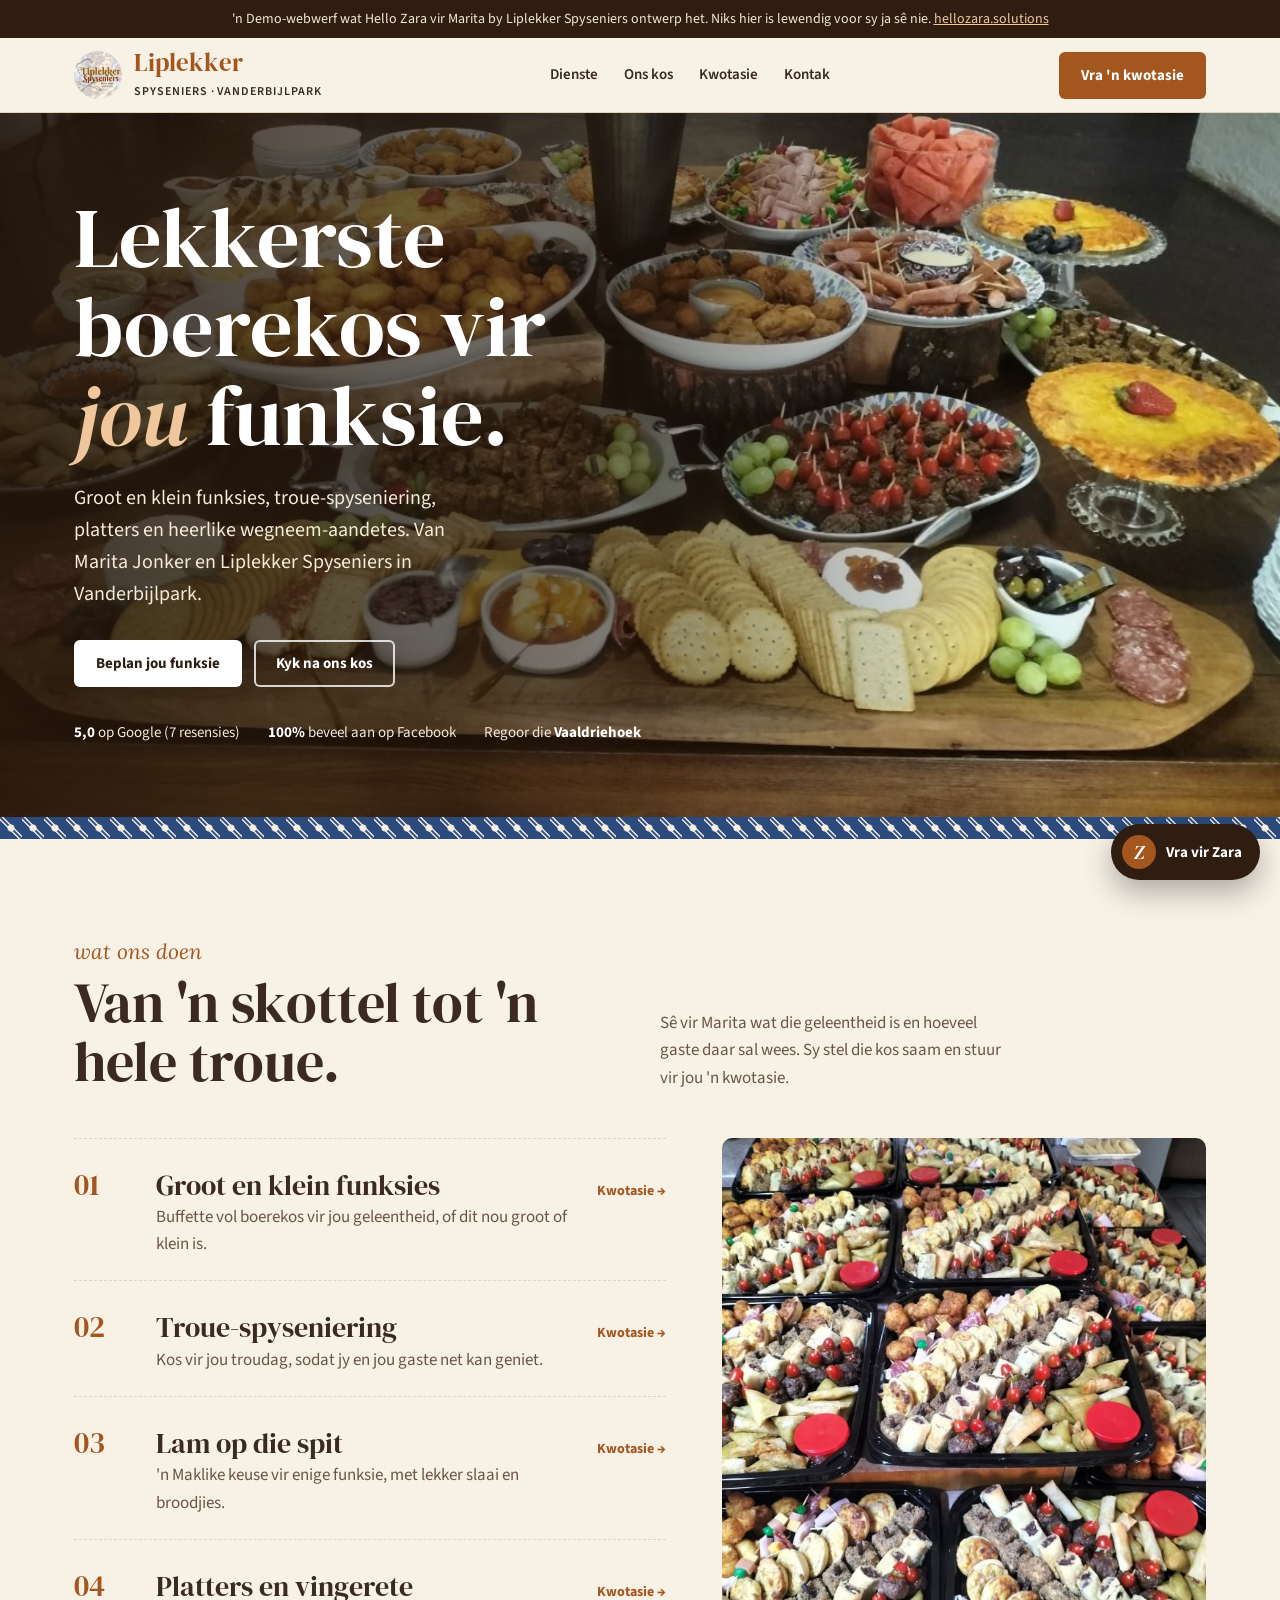
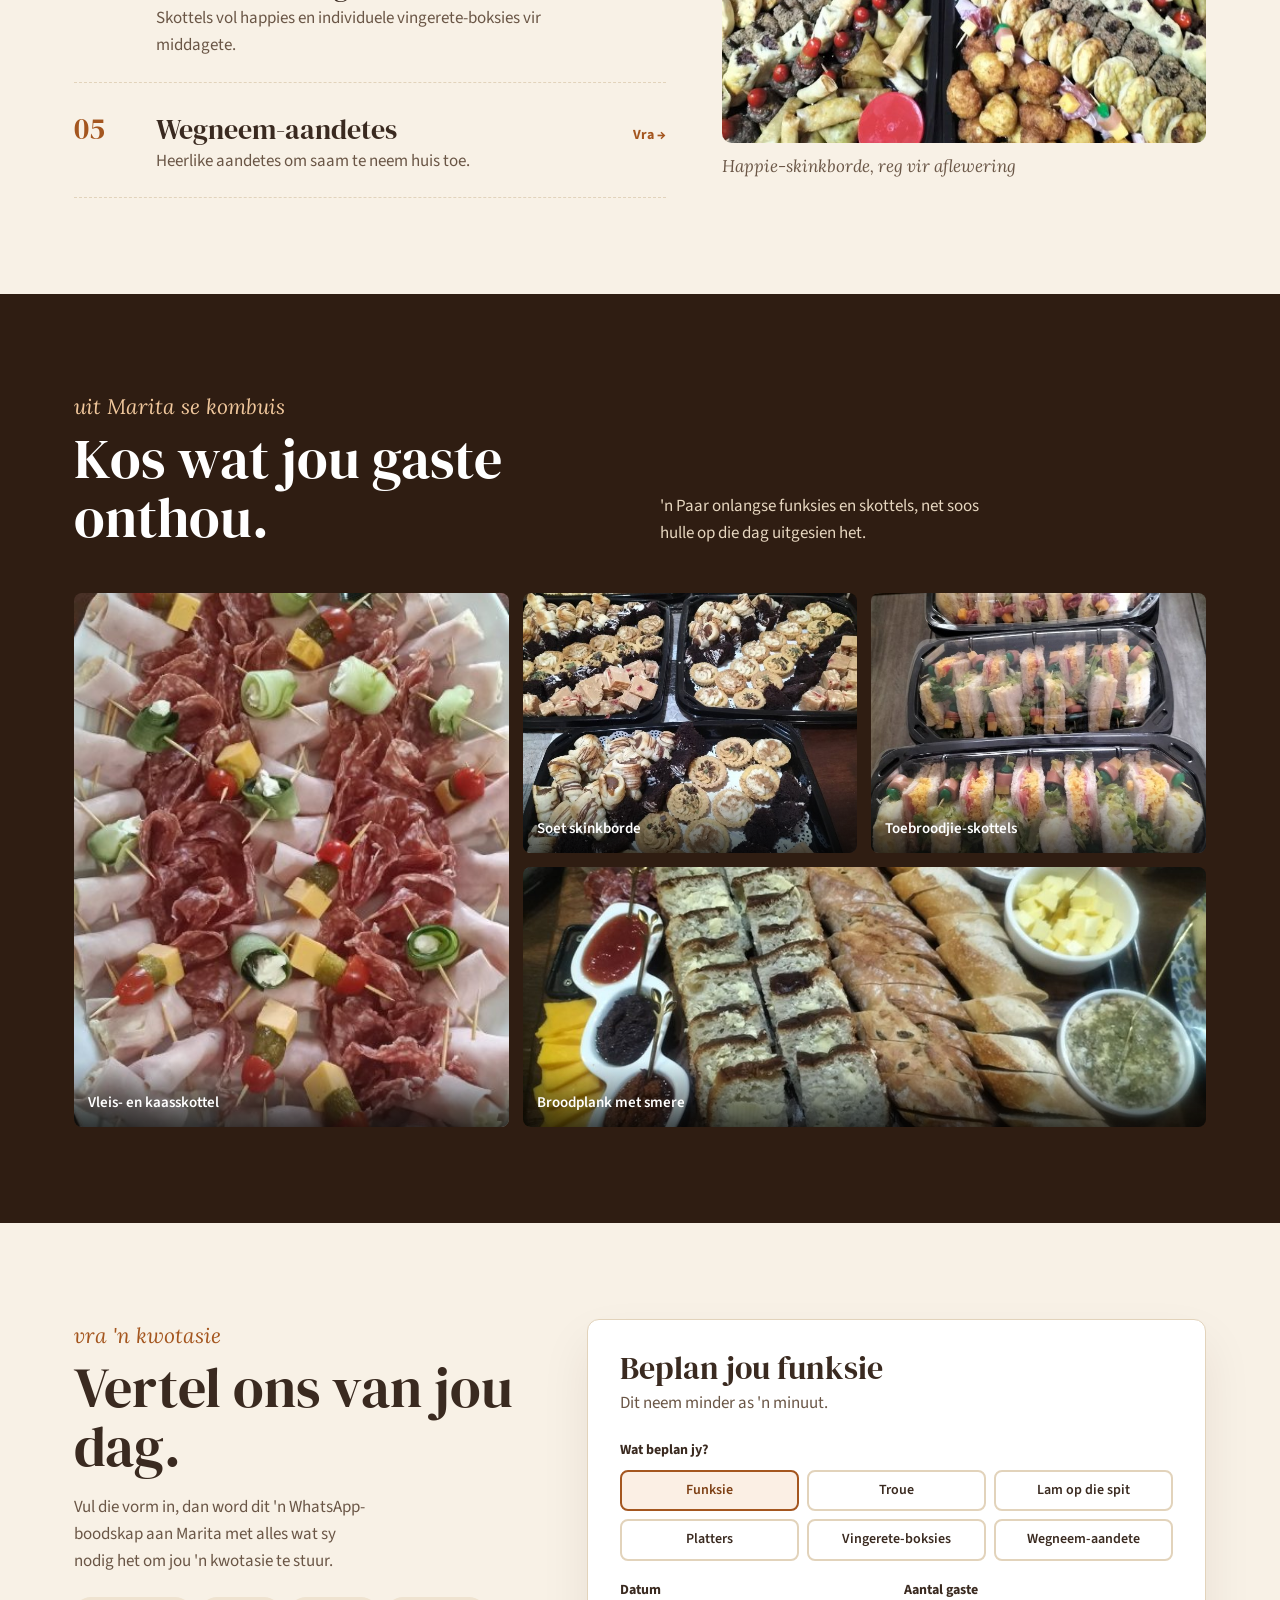
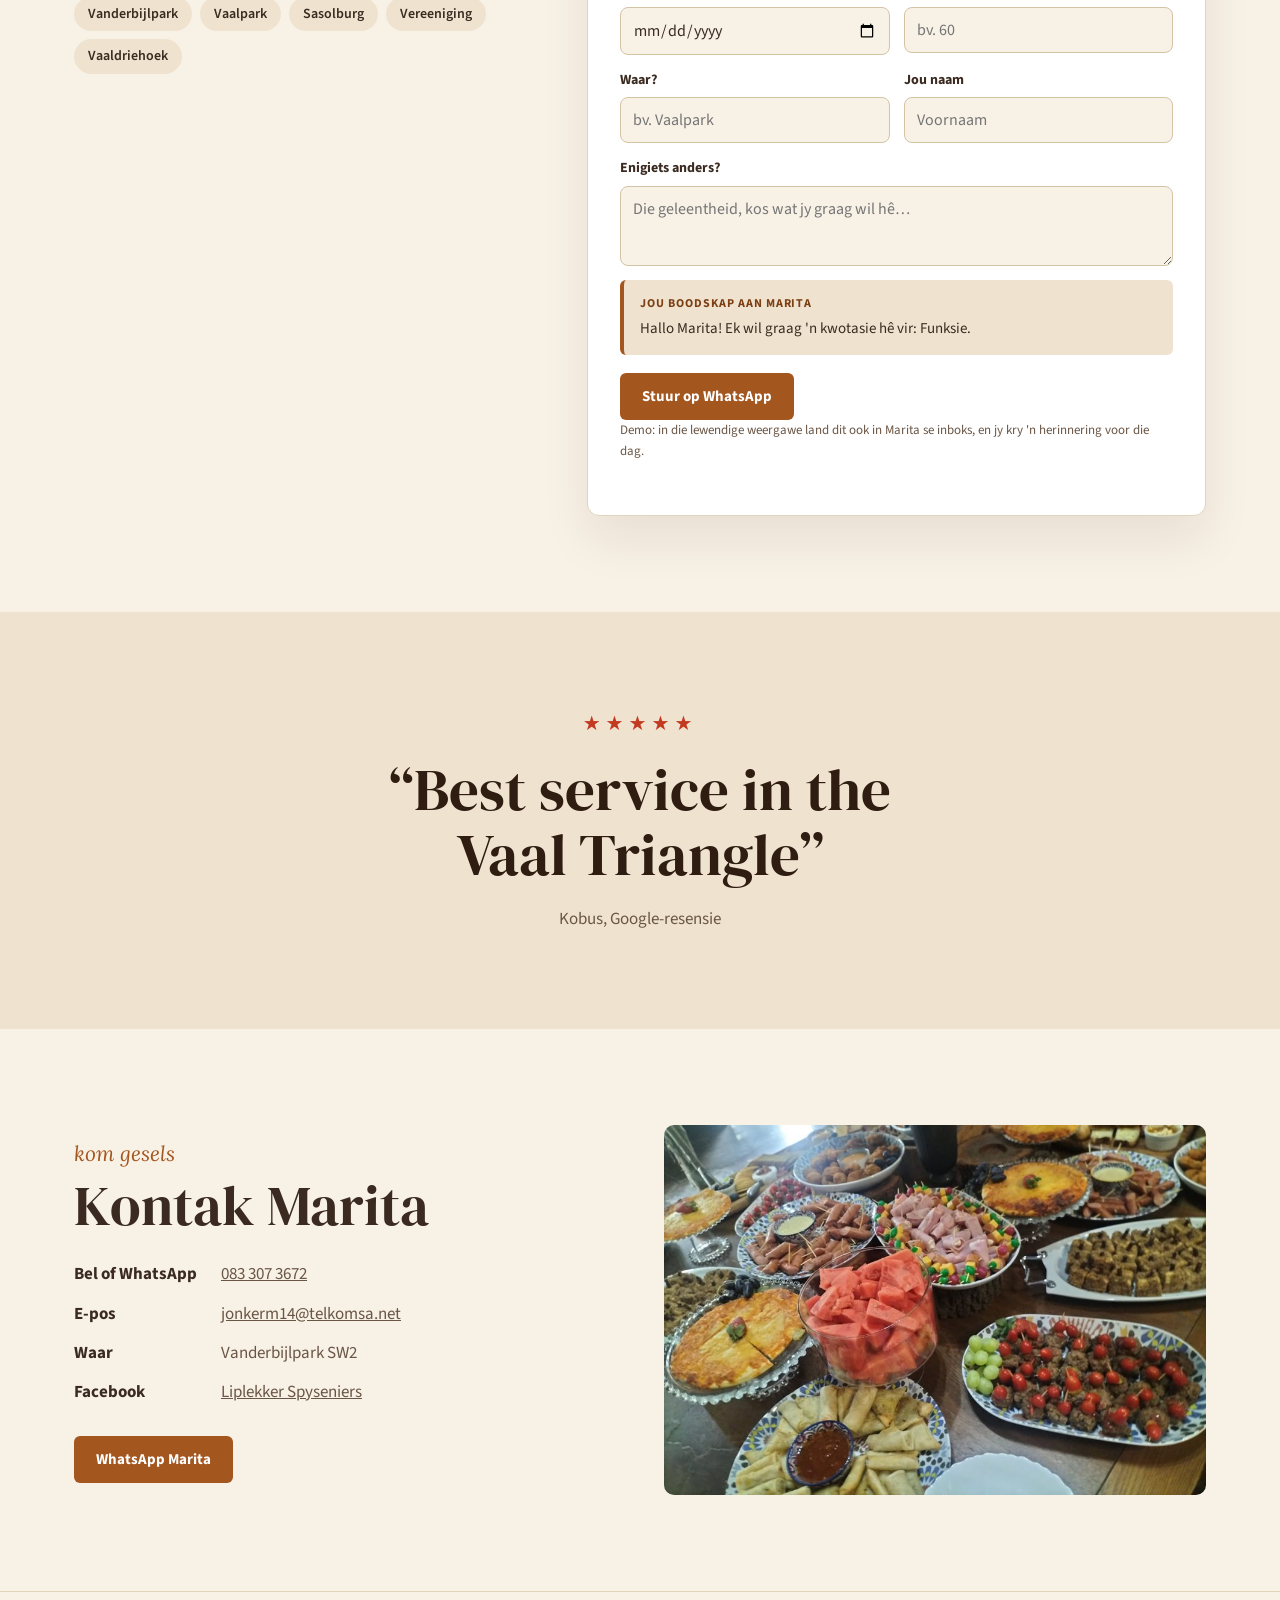
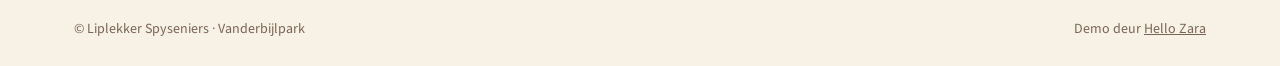
==== liplekker/index.html @ 225dbded "Add Liplekker Spyseniers demo (Marita), Afrikaans, with quote planner Co-Authored-By: Claude Opus 5." ====
<!doctype html>
<html lang="af">
<head>
<meta charset="utf-8">
<meta name="viewport" content="width=device-width,initial-scale=1">
<meta name="robots" content="noindex,nofollow">
<title>Liplekker Spyseniers · Vanderbijlpark</title>
<meta name="description" content="Lekkerste boerekos, groot en klein funksies, troue-spyseniering, platters en wegneem-aandetes in die Vaaldriehoek.">
<link rel="preconnect" href="https://fonts.googleapis.com">
<link rel="preconnect" href="https://fonts.gstatic.com" crossorigin>
<link href="https://fonts.googleapis.com/css2?family=DM+Serif+Display:ital@0;1&family=Lora:ital,wght@1,500&family=Source+Sans+3:wght@400;600;700&display=swap" rel="stylesheet">
<style>
:root{
  --copper:#a4561f;
  --copper-deep:#7d3f14;
  --bark:#2f1d12;
  --cream:#f8f1e6;
  --linen:#efe3d0;
  --plate:#2c4b7c;
  --tomato:#c23a1f;
  --olive:#6d7a3b;
  --ink:#3a2a20;
  --line:#e2d3bb;
}
*{box-sizing:border-box}
html{scroll-behavior:smooth}
@media (prefers-reduced-motion:reduce){html{scroll-behavior:auto}*{transition:none!important}}
body{margin:0;background:var(--cream);color:var(--ink);font:400 17px/1.6 "Source Sans 3",system-ui,sans-serif}
img{max-width:100%;height:auto;display:block}
a{color:inherit}
:focus-visible{outline:3px solid var(--tomato);outline-offset:3px;border-radius:4px}
.wrap{max-width:1180px;margin:0 auto;padding:0 24px}
h1,h2,h3{font-family:"DM Serif Display",Georgia,serif;font-weight:400;line-height:1.05;margin:0}
.it{font-family:"Lora",Georgia,serif;font-style:italic;font-weight:500}

.demo-note{background:var(--bark);color:#f3e6d3;font-size:14px;text-align:center;padding:8px 16px}
.demo-note a{color:#f0c79c}

header{position:sticky;top:0;z-index:20;background:rgba(248,241,230,.95);backdrop-filter:blur(8px);border-bottom:1px solid var(--line)}
.nav{display:flex;align-items:center;justify-content:space-between;gap:16px;height:74px}
.brand{display:flex;align-items:center;gap:12px;text-decoration:none}
.brand img{width:48px;height:48px;border-radius:50%;object-fit:cover}
.brand span{font-family:"DM Serif Display",serif;font-size:25px;color:var(--copper);line-height:1}
.brand small{display:block;font:600 12px "Source Sans 3",sans-serif;letter-spacing:.08em;color:var(--ink);margin-top:3px}
.nav ul{display:flex;gap:26px;list-style:none;margin:0;padding:0;font-weight:600;font-size:15px}
.nav ul a{text-decoration:none}
.nav ul a:hover{color:var(--copper)}
.btn{display:inline-flex;align-items:center;gap:8px;background:var(--copper);color:#fff;text-decoration:none;font:700 15px "Source Sans 3",sans-serif;padding:13px 22px;border-radius:6px;border:0;cursor:pointer}
.btn:hover{background:var(--copper-deep)}
.btn.light{background:#fff;color:var(--bark)}
.btn.light:hover{background:var(--linen)}
.btn.line{background:transparent;color:#fff;box-shadow:inset 0 0 0 2px rgba(255,255,255,.8)}
.btn.line:hover{background:rgba(255,255,255,.12)}

/* hero */
.hero{position:relative;min-height:640px;display:flex;align-items:flex-end;color:#fff;background:var(--bark)}
.hero > img{position:absolute;inset:0;width:100%;height:100%;object-fit:cover;object-position:center 60%}
.hero::after{content:"";position:absolute;inset:0;background:linear-gradient(90deg,rgba(35,20,10,.88) 0%,rgba(35,20,10,.6) 45%,rgba(35,20,10,.05) 80%)}
.hero .wrap{position:relative;z-index:1;padding-top:80px;padding-bottom:72px;width:100%}
.hero h1{font-size:clamp(46px,6.6vw,88px);max-width:12ch;color:#fff}
.hero h1 em{font-family:"DM Serif Display",serif;font-style:italic;color:#f0c79c}
.hero p{font-size:20px;max-width:38ch;margin:22px 0 30px;color:#f6ead8}
.actions{display:flex;flex-wrap:wrap;gap:12px}
.proof{display:flex;flex-wrap:wrap;gap:10px 28px;margin-top:34px;font-size:15px;color:#f6ead8}
.proof b{color:#fff}

/* tile band, from the blue patterned serving plates */
.tiles{height:22px;background-color:var(--plate);background-image:
  radial-gradient(circle at 50% 50%,#f8f1e6 3px,transparent 4px),
  linear-gradient(45deg,transparent 42%,rgba(248,241,230,.85) 43% 47%,transparent 48% 52%,rgba(248,241,230,.85) 53% 57%,transparent 58%);
  background-size:22px 22px}

section{padding:96px 0}
.eyebrow{font-family:"Lora",serif;font-style:italic;color:var(--copper);font-size:21px;margin-bottom:6px}
.head{display:grid;grid-template-columns:1fr 1fr;gap:40px;align-items:end;margin-bottom:46px}
.head h2{font-size:clamp(36px,4.4vw,56px)}
.head p{margin:0;max-width:44ch;color:#6a5646}

/* services menu */
.menu{display:grid;grid-template-columns:1.1fr .9fr;gap:56px;align-items:start}
.menu ol{list-style:none;margin:0;padding:0;counter-reset:m}
.menu li{counter-increment:m;display:grid;grid-template-columns:64px 1fr auto;gap:18px;align-items:baseline;padding:22px 0;border-bottom:1px dashed var(--line)}
.menu li:first-child{border-top:1px dashed var(--line)}
.menu li::before{content:counter(m,decimal-leading-zero);font-family:"DM Serif Display",serif;font-size:30px;color:var(--copper)}
.menu h3{font-size:28px}
.menu p{margin:4px 0 0;color:#6a5646}
.menu li a{font-weight:700;font-size:14px;color:var(--copper);text-decoration:none;white-space:nowrap}
.menu li a:hover{text-decoration:underline}
.menu figure{margin:0;position:sticky;top:100px}
.menu figure img{border-radius:10px;aspect-ratio:4/5;object-fit:cover;width:100%}
.menu figcaption{font-family:"Lora",serif;font-style:italic;color:#6a5646;margin-top:10px}

/* gallery */
.gallery-sec{background:var(--bark);color:#fff}
.gallery-sec .head p{color:#e6d6bf}
.gallery-sec h2{color:#fff}
.gallery-sec .eyebrow{color:#f0c79c}
.strip{display:grid;grid-template-columns:1.3fr 1fr 1fr;grid-template-rows:260px 260px;gap:14px}
.strip figure{margin:0;position:relative;overflow:hidden;border-radius:8px}
.strip img{width:100%;height:100%;object-fit:cover}
.strip figcaption{position:absolute;left:0;right:0;bottom:0;padding:30px 14px 12px;background:linear-gradient(transparent,rgba(0,0,0,.7));font-weight:600;font-size:15px}
.strip .g1{grid-row:1/3}
.strip .g4{grid-column:2/4}

/* quote planner */
.quote{display:grid;grid-template-columns:.85fr 1.15fr;gap:56px;align-items:start}
.quote aside h2{font-size:clamp(36px,4.4vw,56px)}
.quote aside p{color:#6a5646;max-width:38ch}
.areas{display:flex;flex-wrap:wrap;gap:8px;margin-top:22px;padding:0;list-style:none}
.areas li{background:var(--linen);border-radius:999px;padding:6px 14px;font-weight:600;font-size:14px}
form.card{background:#fff;border:1px solid var(--line);border-radius:12px;padding:32px;box-shadow:0 24px 50px rgba(47,29,18,.08)}
form.card h3{font-size:32px;margin-bottom:4px}
form.card > p{margin:0 0 22px;color:#6a5646}
fieldset{border:0;padding:0;margin:0 0 18px}
legend{font-weight:700;font-size:14px;margin-bottom:8px;padding:0}
.opts{display:grid;grid-template-columns:repeat(3,1fr);gap:8px}
.opts label{cursor:pointer;position:relative}
.opts input{position:absolute;opacity:0}
.opts span{display:block;text-align:center;padding:10px 8px;border:2px solid var(--line);border-radius:8px;font-weight:600;font-size:14px;line-height:1.25}
.opts input:checked + span{border-color:var(--copper);background:#fbefe4;color:var(--copper-deep)}
.opts input:focus-visible + span{outline:3px solid var(--tomato);outline-offset:2px}
.row{display:grid;grid-template-columns:1fr 1fr;gap:14px}
.field{display:flex;flex-direction:column;gap:6px;margin-bottom:14px;font-weight:700;font-size:14px}
.field input,.field select,.field textarea{font:400 16px "Source Sans 3",sans-serif;border:1px solid #d5c3a6;border-radius:8px;padding:11px 12px;background:var(--cream);color:var(--ink)}
.field textarea{min-height:80px;resize:vertical}
.out{background:var(--linen);border-left:4px solid var(--copper);border-radius:6px;padding:14px 16px;white-space:pre-line;font-size:15px;margin:4px 0 18px}
.out b{display:block;font-size:12px;letter-spacing:.08em;color:var(--copper-deep);margin-bottom:4px}
.small{font-size:13px;color:#7a6656;margin-top:12px}

/* review */
.review{background:var(--linen);text-align:center}
.review blockquote{margin:0 auto;font:400 clamp(34px,4.6vw,60px)/1.1 "DM Serif Display",serif;max-width:20ch;color:var(--bark)}
.review .stars{color:var(--tomato);letter-spacing:5px;font-size:20px;margin-bottom:18px}
.review cite{display:block;margin-top:18px;font-style:normal;color:#6a5646}

/* contact */
.contact{display:grid;grid-template-columns:1fr 1fr;gap:48px;align-items:center}
.contact h2{font-size:clamp(36px,4.4vw,56px)}
.contact dl{display:grid;grid-template-columns:auto 1fr;gap:12px 24px;margin:26px 0 30px}
.contact dt{font-weight:700}
.contact dd{margin:0;color:#6a5646}
.contact .pic img{border-radius:10px}
footer{border-top:1px solid var(--line);padding:26px 0;font-size:14px;color:#7a6656}
footer .wrap{display:flex;justify-content:space-between;flex-wrap:wrap;gap:12px}

/* Zara */
.zara-btn{position:fixed;right:20px;bottom:20px;z-index:40;display:flex;align-items:center;gap:10px;background:var(--bark);color:#fff;border:0;border-radius:999px;padding:11px 18px 11px 11px;font:700 15px "Source Sans 3",sans-serif;cursor:pointer;box-shadow:0 12px 30px rgba(0,0,0,.3)}
.zara-btn i{width:34px;height:34px;border-radius:50%;background:var(--copper);display:grid;place-items:center;font:italic 19px "DM Serif Display",serif}
.chat{position:fixed;right:20px;bottom:84px;z-index:41;width:min(370px,calc(100vw - 32px));height:min(540px,calc(100vh - 120px));background:#fff;border-radius:14px;box-shadow:0 24px 60px rgba(0,0,0,.28);display:none;flex-direction:column;overflow:hidden}
.chat.open{display:flex}
.chat-top{background:var(--copper);color:#fff;padding:14px 16px;display:flex;justify-content:space-between;align-items:center}
.chat-top b{display:block}
.chat-top small{opacity:.9}
.chat-top button{background:none;border:0;color:#fff;font-size:24px;cursor:pointer;line-height:1}
.log{flex:1;overflow:auto;padding:16px;display:flex;flex-direction:column;gap:10px;background:var(--cream)}
.msg{max-width:86%;padding:10px 13px;border-radius:12px;font-size:15px;line-height:1.45}
.msg.z{background:#fff;border:1px solid var(--line);align-self:flex-start;border-bottom-left-radius:3px}
.msg.u{background:var(--copper);color:#fff;align-self:flex-end;border-bottom-right-radius:3px}
.quick{display:flex;flex-wrap:wrap;gap:6px;padding:10px 12px;border-top:1px solid var(--line)}
.quick button{font:600 13px "Source Sans 3",sans-serif;border:1px solid #d5c3a6;background:#fff;color:var(--ink);border-radius:999px;padding:6px 11px;cursor:pointer}
.quick button:hover{border-color:var(--copper)}
.ask{display:flex;gap:8px;padding:10px 12px 14px}
.ask input{flex:1;font:inherit;font-size:15px;border:1px solid #d5c3a6;border-radius:999px;padding:9px 14px}
.ask button{border:0;background:var(--copper);color:#fff;border-radius:999px;padding:0 16px;font-weight:700;cursor:pointer}
.chat-note{font-size:11px;color:#7a6656;text-align:center;padding:0 12px 10px}

@media (max-width:900px){
  .nav ul{display:none}
  .hero{min-height:560px}
  .hero::after{background:linear-gradient(0deg,rgba(35,20,10,.92) 0%,rgba(35,20,10,.6) 60%,rgba(35,20,10,.25) 100%)}
  .head,.menu,.quote,.contact{grid-template-columns:1fr}
  .head{gap:14px}
  .menu figure{position:static}
  .strip{grid-template-columns:1fr 1fr;grid-template-rows:200px 200px 200px}
  .strip .g1{grid-row:auto;grid-column:1/3}
  .strip .g4{grid-column:1/3}
  section{padding:68px 0}
}
@media (max-width:520px){
  .brand small{display:none}
  .nav .btn{padding:10px 14px;font-size:14px}
  .opts{grid-template-columns:1fr 1fr}
  .row{grid-template-columns:1fr}
  .menu li{grid-template-columns:44px 1fr}
  .menu li a{grid-column:2}
  .zara-btn span{display:none}
  .zara-btn{padding:11px}
}
</style>
</head>
<body>

<div class="demo-note">'n Demo-webwerf wat Hello Zara vir Marita by Liplekker Spyseniers ontwerp het. Niks hier is lewendig voor sy ja sê nie. <a href="https://hellozara.solutions">hellozara.solutions</a></div>

<header>
  <div class="wrap nav">
    <a class="brand" href="#top" aria-label="Liplekker Spyseniers, tuis">
      <img src="img/logo.jpg" alt="" width="48" height="48">
      <div><span>Liplekker</span><small>SPYSENIERS · VANDERBIJLPARK</small></div>
    </a>
    <ul>
      <li><a href="#dienste">Dienste</a></li>
      <li><a href="#kos">Ons kos</a></li>
      <li><a href="#kwotasie">Kwotasie</a></li>
      <li><a href="#kontak">Kontak</a></li>
    </ul>
    <a class="btn" href="#kwotasie">Vra 'n kwotasie</a>
  </div>
</header>

<main id="top">
<div class="hero">
  <img src="img/buffet-table.jpg" alt="'n Buffettafel by 'n funksie, met kaasborde, vrugte, frikkadelle en tertjies" width="1176" height="625">
  <div class="wrap">
    <h1>Lekkerste boerekos vir <em>jou</em> funksie.</h1>
    <p>Groot en klein funksies, troue-spyseniering, platters en heerlike wegneem-aandetes. Van Marita Jonker en Liplekker Spyseniers in Vanderbijlpark.</p>
    <div class="actions">
      <a class="btn light" href="#kwotasie">Beplan jou funksie</a>
      <a class="btn line" href="#kos">Kyk na ons kos</a>
    </div>
    <div class="proof">
      <span><b>5,0</b> op Google (7 resensies)</span>
      <span><b>100%</b> beveel aan op Facebook</span>
      <span>Regoor die <b>Vaaldriehoek</b></span>
    </div>
  </div>
</div>
<div class="tiles" aria-hidden="true"></div>

<section id="dienste">
  <div class="wrap">
    <div class="head">
      <div><div class="eyebrow">wat ons doen</div><h2>Van 'n skottel tot 'n hele troue.</h2></div>
      <p>Sê vir Marita wat die geleentheid is en hoeveel gaste daar sal wees. Sy stel die kos saam en stuur vir jou 'n kwotasie.</p>
    </div>
    <div class="menu">
      <ol>
        <li><div><h3>Groot en klein funksies</h3><p>Buffette vol boerekos vir jou geleentheid, of dit nou groot of klein is.</p></div><a href="#kwotasie" data-kind="Funksie">Kwotasie →</a></li>
        <li><div><h3>Troue-spyseniering</h3><p>Kos vir jou troudag, sodat jy en jou gaste net kan geniet.</p></div><a href="#kwotasie" data-kind="Troue">Kwotasie →</a></li>
        <li><div><h3>Lam op die spit</h3><p>'n Maklike keuse vir enige funksie, met lekker slaai en broodjies.</p></div><a href="#kwotasie" data-kind="Lam op die spit">Kwotasie →</a></li>
        <li><div><h3>Platters en vingerete</h3><p>Skottels vol happies en individuele vingerete-boksies vir middagete.</p></div><a href="#kwotasie" data-kind="Platters">Kwotasie →</a></li>
        <li><div><h3>Wegneem-aandetes</h3><p>Heerlike aandetes om saam te neem huis toe.</p></div><a href="#kwotasie" data-kind="Wegneem-aandete">Vra →</a></li>
      </ol>
      <figure><img src="img/snack-trays.jpg" alt="Skinkborde vol happies: frikkadelle, samoesas, kaasballetjies en tamatietjies" loading="lazy" width="660" height="885"><figcaption>Happie-skinkborde, reg vir aflewering</figcaption></figure>
    </div>
  </div>
</section>

<section id="kos" class="gallery-sec">
  <div class="wrap">
    <div class="head">
      <div><div class="eyebrow">uit Marita se kombuis</div><h2>Kos wat jou gaste onthou.</h2></div>
      <p>'n Paar onlangse funksies en skottels, net soos hulle op die dag uitgesien het.</p>
    </div>
    <div class="strip">
      <figure class="g1"><img src="img/platter.jpg" alt="'n Vleisskottel met ham-rolletjies, salami, kaas en komkommer-sosaties" loading="lazy"><figcaption>Vleis- en kaasskottel</figcaption></figure>
      <figure class="g2"><img src="img/sweet-trays.jpg" alt="Skinkborde vol soet happies: tertjies, sjokoladekoek en fudge" loading="lazy"><figcaption>Soet skinkborde</figcaption></figure>
      <figure class="g3"><img src="img/sandwich-trays.jpg" alt="Toebroodjie-skottels met eier, ham en kaas" loading="lazy"><figcaption>Toebroodjie-skottels</figcaption></figure>
      <figure class="g4"><img src="img/bread-board.jpg" alt="'n Broodplank met vars brood, botter, konfyt, kaas en smere" loading="lazy" style="object-position:center 40%"><figcaption>Broodplank met smere</figcaption></figure>
    </div>
  </div>
</section>

<section id="kwotasie">
  <div class="wrap quote">
    <aside>
      <div class="eyebrow">vra 'n kwotasie</div>
      <h2>Vertel ons van jou dag.</h2>
      <p>Vul die vorm in, dan word dit 'n WhatsApp-boodskap aan Marita met alles wat sy nodig het om jou 'n kwotasie te stuur.</p>
      <ul class="areas" aria-label="Areas">
        <li>Vanderbijlpark</li><li>Vaalpark</li><li>Sasolburg</li><li>Vereeniging</li><li>Vaaldriehoek</li>
      </ul>
    </aside>
    <form class="card" id="q" novalidate>
      <h3>Beplan jou funksie</h3>
      <p>Dit neem minder as 'n minuut.</p>
      <fieldset>
        <legend>Wat beplan jy?</legend>
        <div class="opts">
          <label><input type="radio" name="kind" value="Funksie" checked><span>Funksie</span></label>
          <label><input type="radio" name="kind" value="Troue"><span>Troue</span></label>
          <label><input type="radio" name="kind" value="Lam op die spit"><span>Lam op die spit</span></label>
          <label><input type="radio" name="kind" value="Platters"><span>Platters</span></label>
          <label><input type="radio" name="kind" value="Vingerete-boksies"><span>Vingerete-boksies</span></label>
          <label><input type="radio" name="kind" value="Wegneem-aandete"><span>Wegneem-aandete</span></label>
        </div>
      </fieldset>
      <div class="row">
        <label class="field">Datum<input type="date" id="d"></label>
        <label class="field">Aantal gaste<input id="g" inputmode="numeric" placeholder="bv. 60"></label>
      </div>
      <div class="row">
        <label class="field">Waar?<input id="w" placeholder="bv. Vaalpark"></label>
        <label class="field">Jou naam<input id="n" autocomplete="given-name" placeholder="Voornaam"></label>
      </div>
      <label class="field">Enigiets anders?<textarea id="x" placeholder="Die geleentheid, kos wat jy graag wil hê…"></textarea></label>
      <div class="out" aria-live="polite"><b>JOU BOODSKAP AAN MARITA</b><span id="msg"></span></div>
      <button class="btn" type="submit">Stuur op WhatsApp</button>
      <p class="small">Demo: in die lewendige weergawe land dit ook in Marita se inboks, en jy kry 'n herinnering voor die dag.</p>
    </form>
  </div>
</section>

<section class="review">
  <div class="wrap">
    <div class="stars" aria-label="5 sterre">★★★★★</div>
    <blockquote>“Best service in the Vaal Triangle”</blockquote>
    <cite>Kobus, Google-resensie</cite>
  </div>
</section>

<section id="kontak">
  <div class="wrap contact">
    <div>
      <div class="eyebrow">kom gesels</div>
      <h2>Kontak Marita</h2>
      <dl>
        <dt>Bel of WhatsApp</dt><dd><a href="https://wa.me/27833073672" target="_blank" rel="noopener">083 307 3672</a></dd>
        <dt>E-pos</dt><dd><a href="mailto:jonkerm14@telkomsa.net">jonkerm14@telkomsa.net</a></dd>
        <dt>Waar</dt><dd>Vanderbijlpark SW2</dd>
        <dt>Facebook</dt><dd><a href="https://www.facebook.com/liplekkerspyseniers" target="_blank" rel="noopener">Liplekker Spyseniers</a></dd>
      </dl>
      <a class="btn" href="https://wa.me/27833073672" target="_blank" rel="noopener">WhatsApp Marita</a>
    </div>
    <div class="pic"><img src="img/buffet-spread.jpg" alt="Buffet met waatlemoen, worsies, frikkadelle met tamatietjies en samoesas" loading="lazy" width="900" height="614"></div>
  </div>
</section>
</main>

<footer><div class="wrap"><span>© Liplekker Spyseniers · Vanderbijlpark</span><span>Demo deur <a href="https://hellozara.solutions">Hello Zara</a></span></div></footer>

<button class="zara-btn" id="zo" aria-expanded="false" aria-controls="chat"><i>Z</i><span>Vra vir Zara</span></button>
<div class="chat" id="chat" role="dialog" aria-label="Gesels met Zara">
  <div class="chat-top"><div><b>Zara · Liplekker</b><small>Marita se assistent (demo)</small></div><button id="zc" aria-label="Maak toe">×</button></div>
  <div class="log" id="log" aria-live="polite"></div>
  <div class="quick" id="quick">
    <button data-q="quote">Ek wil 'n kwotasie hê</button>
    <button data-q="what">Wat doen julle?</button>
    <button data-q="where">Watter areas?</button>
    <button data-q="price">Hoeveel kos dit?</button>
  </div>
  <form class="ask" id="ask"><input id="ai" placeholder="Tik jou vraag…" aria-label="Jou vraag"><button>Stuur</button></form>
  <div class="chat-note">Demo-klets deur Hello Zara</div>
</div>

<script>
const WA='27833073672', $=s=>document.querySelector(s);
function build(){
  const k=document.querySelector('input[name=kind]:checked').value, d=$('#d').value, g=$('#g').value.trim(), w=$('#w').value.trim(), n=$('#n').value.trim(), x=$('#x').value.trim();
  let date='';
  if(d){date=new Date(d+'T12:00').toLocaleDateString('af-ZA',{weekday:'long',day:'numeric',month:'long',year:'numeric'});}
  const L=[`Hallo Marita${n?', dis '+n:''}! Ek wil graag 'n kwotasie hê vir: ${k}.`];
  if(date)L.push(`Datum: ${date}`);
  if(g)L.push(`Aantal gaste: ${g}`);
  if(w)L.push(`Waar: ${w}`);
  if(x)L.push(`Verder: ${x}`);
  return L.join('\n');
}
const upd=()=>$('#msg').textContent=build();
$('#q').addEventListener('input',upd);
$('#q').addEventListener('submit',e=>{e.preventDefault();window.open('https://wa.me/'+WA+'?text='+encodeURIComponent(build()),'_blank','noopener');});
document.querySelectorAll('[data-kind]').forEach(a=>a.addEventListener('click',()=>{const r=document.querySelector(`input[name=kind][value="${a.dataset.kind}"]`);if(r){r.checked=true;upd();}}));
upd();

/* demo chat: answers only from Liplekker's own page */
const log=$('#log'),chat=$('#chat');let step=null,o={};
function say(t,w='z'){const m=document.createElement('div');m.className='msg '+w;m.textContent=t;log.appendChild(m);log.scrollTop=log.scrollHeight;}
function open(){chat.classList.add('open');$('#zo').setAttribute('aria-expanded','true');if(!log.children.length)say("Hallo! Ek is Zara, Marita se assistent by Liplekker Spyseniers. Ek kan 'n kwotasie vir jou begin of 'n vinnige vraag beantwoord.");$('#ai').focus();}
function close(){chat.classList.remove('open');$('#zo').setAttribute('aria-expanded','false');}
$('#zo').onclick=()=>chat.classList.contains('open')?close():open();$('#zc').onclick=close;
const A={
  what:"Ons doen groot en klein funksies, troue-spyseniering, lam op die spit, platters en vingerete-boksies, en heerlike wegneem-aandetes.",
  where:"Ons is in Vanderbijlpark en werk regoor die Vaaldriehoek: Vanderbijlpark, Vaalpark, Sasolburg en Vereeniging.",
  price:"Elke funksie is anders, so Marita stuur 'n kwotasie op grond van jou geleentheid en hoeveel gaste daar is. Sal ek een vir jou begin?"
};
function startQ(){step='kind';o={};say("Lekker! Watter soort geleentheid is dit?");}
function flow(t){
  if(step==='kind'){o.kind=t;step='date';return say("Op watter datum?");}
  if(step==='date'){o.date=t;step='guests';return say("Ongeveer hoeveel gaste?");}
  if(step==='guests'){o.guests=t;step='name';return say("Laaste een: wat is jou naam?");}
  if(step==='name'){step=null;say(`Dankie, ${t.replace(/^./,c=>c.toUpperCase())}! Ek het genoteer: ${o.kind}, ${o.date}, ongeveer ${o.guests} gaste.`);
    return say("In die lewendige weergawe kry Marita dit dadelik en stuur sy vir jou 'n kwotasie. Jy kry ook 'n herinnering voor die dag.");}
}
function answer(t){const q=t.toLowerCase();
  if(step)return flow(t);
  if(/kwot|quote|boek|bespreek|funksie vir/.test(q))return startQ();
  if(/prys|hoeveel|koste|price|cost|r\d/.test(q))return say(A.price);
  if(/waar|area|lewer|vaalpark|sasolburg|vereeniging/.test(q))return say(A.where);
  if(/wat|doen|kos|spit|platter|troue|aandete/.test(q))return say(A.what);
  say("Goeie vraag! Ek sal sorg dat Marita dit sien. Jy kan haar ook op 083 307 3672 WhatsApp.");}
$('#quick').addEventListener('click',e=>{const b=e.target.closest('button');if(!b)return;say(b.textContent,'u');step=null;b.dataset.q==='quote'?startQ():say(A[b.dataset.q]);});
$('#ask').addEventListener('submit',e=>{e.preventDefault();const v=$('#ai').value.trim();if(!v)return;say(v,'u');$('#ai').value='';setTimeout(()=>answer(v),350);});
</script>
</body>
</html>
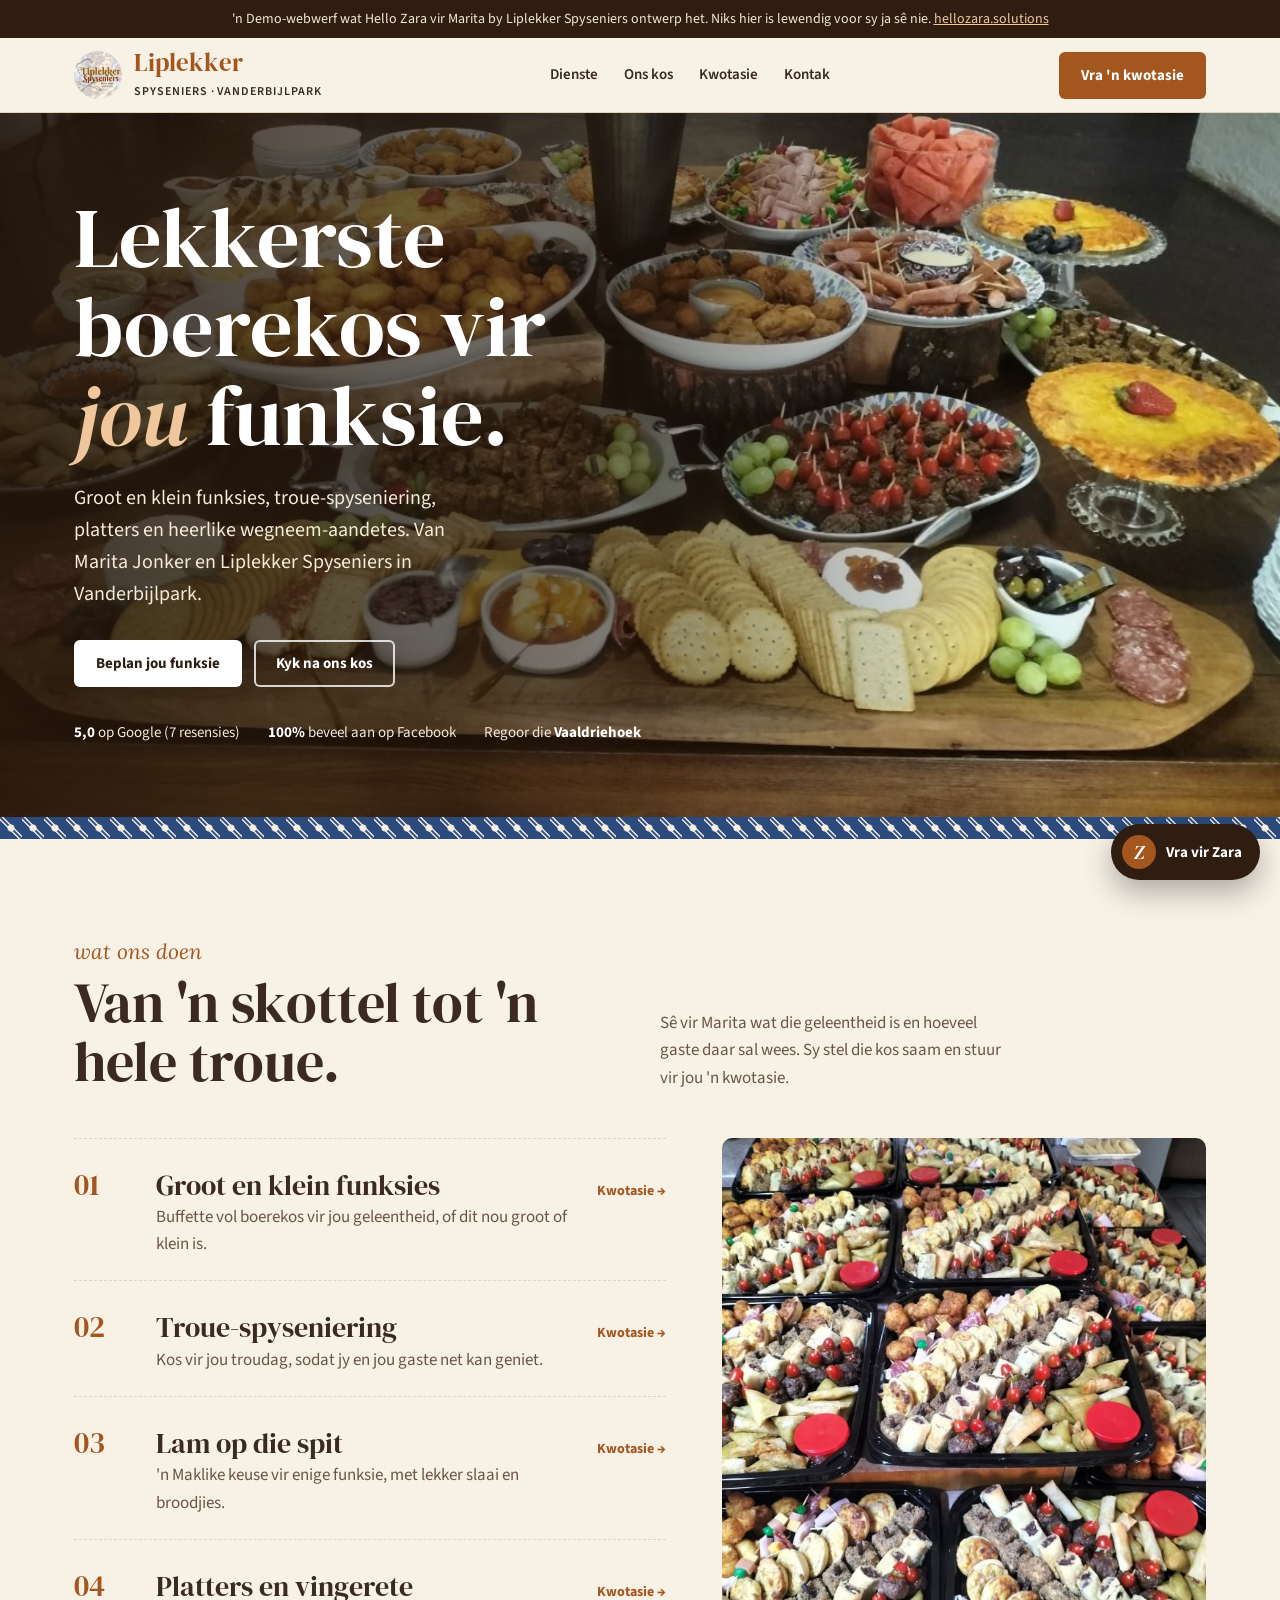
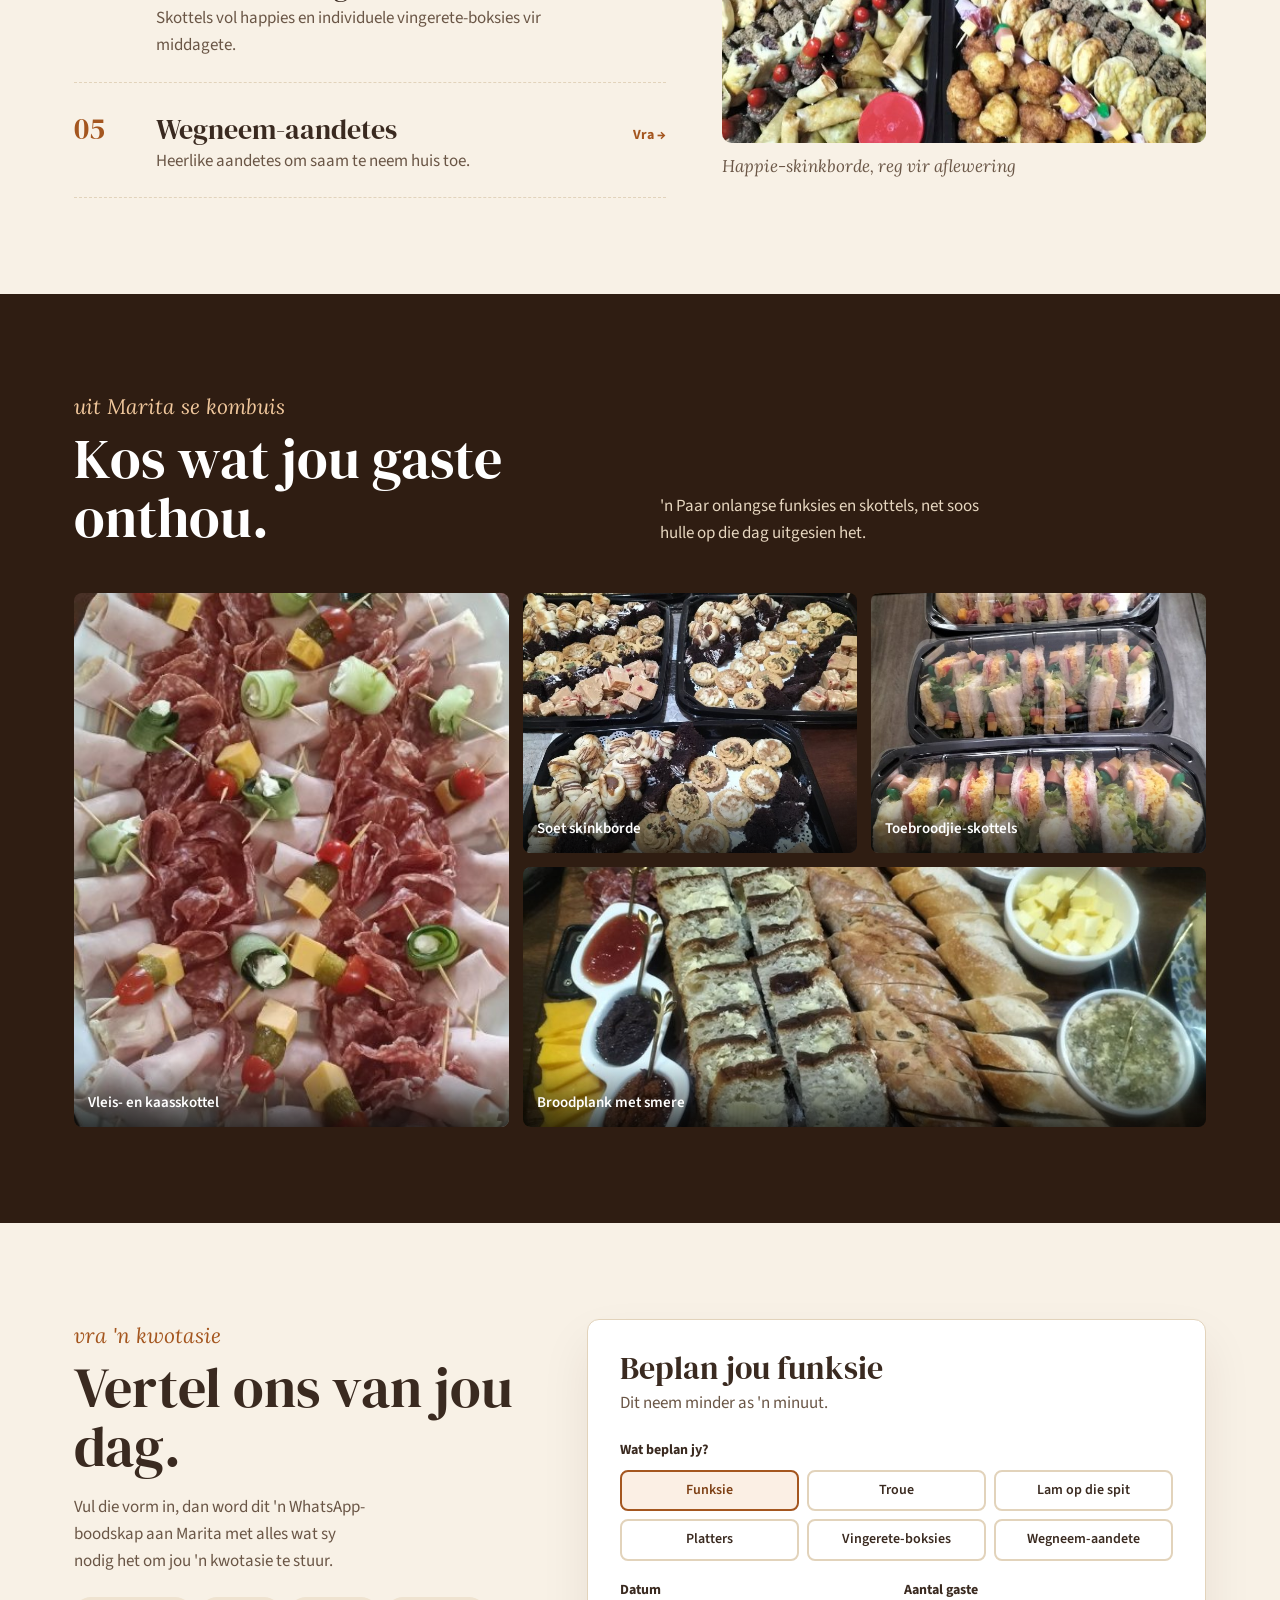
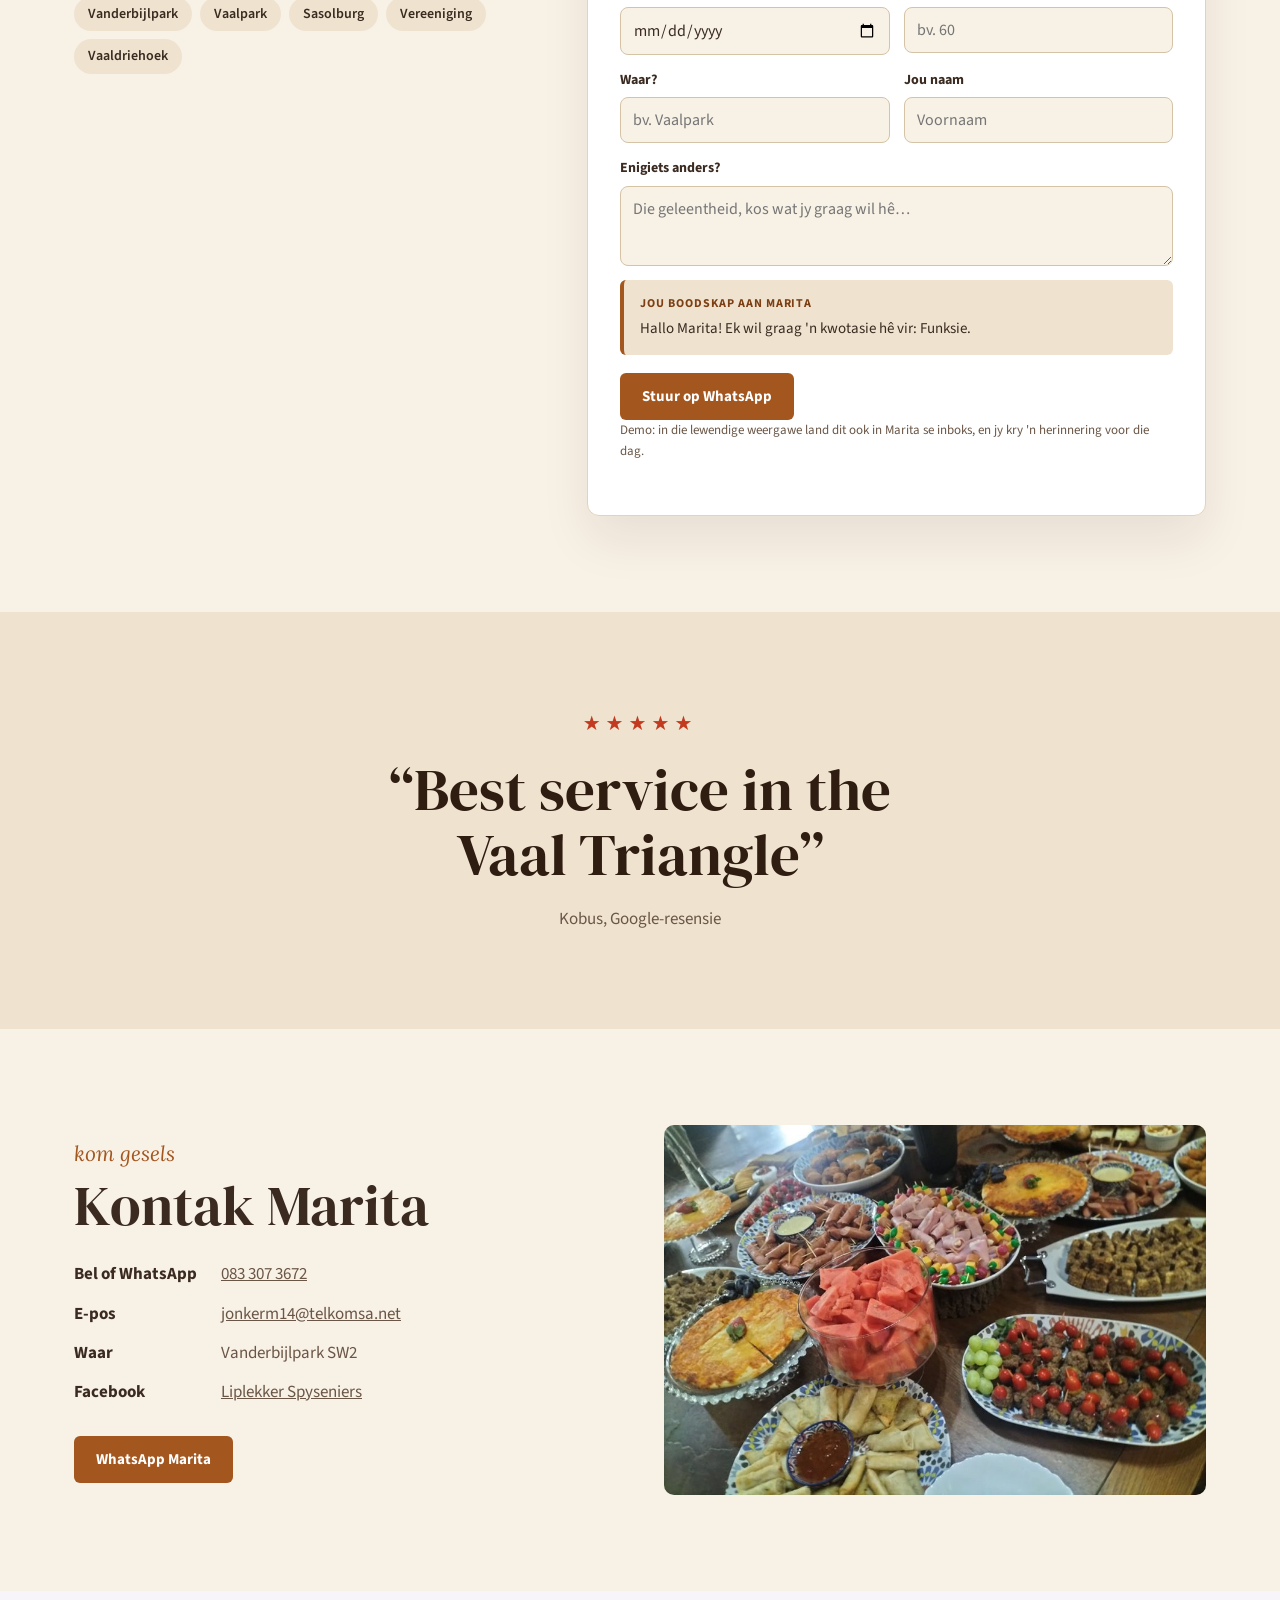
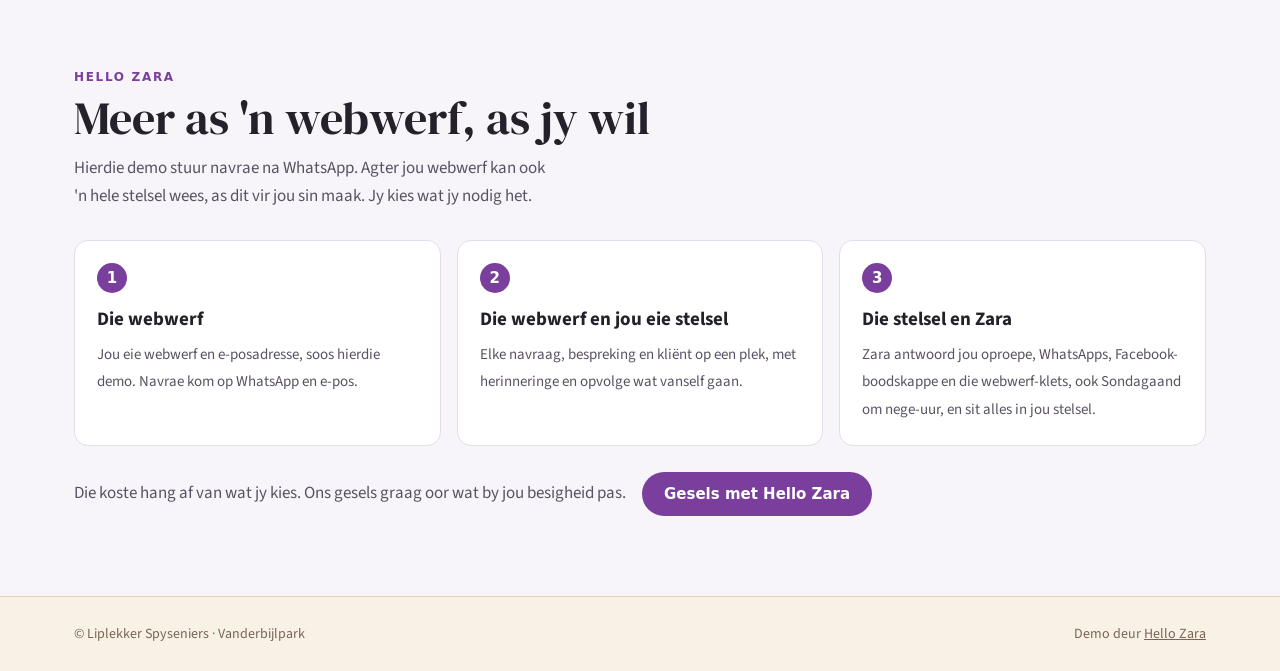
==== commit c8b59782: "All demos: 'More than a website' section (website / own system / Zara), language per business Co-Aut" ====
--- a/liplekker/index.html
+++ b/liplekker/index.html
@@ -187,7 +187,24 @@
   .zara-btn{padding:11px}
 }
 </style>
-</head>
+<style id="hz-more-css">
+.hz-more{padding:80px 0;background:#f7f5f9;color:#25212b;font-family:inherit}
+.hz-more .hz-w{max-width:1180px;margin:0 auto;padding:0 24px}
+.hz-more .hz-tag{font:700 12px/1 system-ui,sans-serif;letter-spacing:.14em;color:#7a3e9d;text-transform:uppercase;margin-bottom:10px}
+.hz-more h2{font-size:clamp(30px,3.6vw,46px);margin:0 0 12px;line-height:1.1}
+.hz-more .hz-p{max-width:60ch;margin:0 0 30px;color:#5a5262}
+.hz-more ol{list-style:none;margin:0;padding:0;display:grid;grid-template-columns:repeat(3,minmax(0,1fr));gap:16px;counter-reset:hz}
+.hz-more li{counter-increment:hz;background:#fff;border:1px solid #e5dcea;border-radius:14px;padding:22px}
+.hz-more li::before{content:counter(hz);display:inline-grid;place-items:center;width:30px;height:30px;border-radius:50%;background:#7a3e9d;color:#fff;font:700 15px system-ui,sans-serif;margin-bottom:12px}
+.hz-more li b{display:block;font-size:19px;margin-bottom:6px}
+.hz-more li span{color:#5a5262;font-size:15px;line-height:1.5}
+.hz-more .hz-f{display:flex;flex-wrap:wrap;align-items:center;gap:16px;margin-top:26px}
+.hz-more .hz-f p{margin:0;color:#5a5262}
+.hz-more .hz-b{display:inline-block;background:#7a3e9d;color:#fff;text-decoration:none;font:700 15px system-ui,sans-serif;padding:13px 22px;border-radius:999px}
+.hz-more .hz-b:hover{background:#5f2f7b}
+.hz-more .hz-by{font-size:13px;color:#857c8c;margin-top:14px}
+@media (max-width:820px){.hz-more ol{grid-template-columns:1fr}.hz-more{padding:60px 0}.hz-more .hz-w{padding:0 16px}}
+</style></head>
 <body>
 
 <div class="demo-note">'n Demo-webwerf wat Hello Zara vir Marita by Liplekker Spyseniers ontwerp het. Niks hier is lewendig voor sy ja sê nie. <a href="https://hellozara.solutions">hellozara.solutions</a></div>
@@ -327,6 +344,11 @@
 </section>
 </main>
 
+<section class="hz-more" id="meer" aria-label="Meer as &#x27;n webwerf, as jy wil"><div class="hz-w">
+<div class="hz-tag">Hello Zara</div><h2>Meer as &#x27;n webwerf, as jy wil</h2><p class="hz-p">Hierdie demo stuur navrae na WhatsApp. Agter jou webwerf kan ook &#x27;n hele stelsel wees, as dit vir jou sin maak. Jy kies wat jy nodig het.</p>
+<ol><li><b>Die webwerf</b><span>Jou eie webwerf en e-posadresse, soos hierdie demo. Navrae kom op WhatsApp en e-pos.</span></li><li><b>Die webwerf en jou eie stelsel</b><span>Elke navraag, bespreking en kliënt op een plek, met herinneringe en opvolge wat vanself gaan.</span></li><li><b>Die stelsel en Zara</b><span>Zara antwoord jou oproepe, WhatsApps, Facebook-boodskappe en die webwerf-klets, ook Sondagaand om nege-uur, en sit alles in jou stelsel.</span></li></ol>
+<div class="hz-f"><p>Die koste hang af van wat jy kies. Ons gesels graag oor wat by jou besigheid pas.</p><a class="hz-b" href="https://wa.me/27788617650?text=Hallo%2C%20ek%20het%20die%20demo-webwerf%20vir%20Liplekker%20Spyseniers%20gesien." target="_blank" rel="noopener">Gesels met Hello Zara</a></div>
+</div></section>
 <footer><div class="wrap"><span>© Liplekker Spyseniers · Vanderbijlpark</span><span>Demo deur <a href="https://hellozara.solutions">Hello Zara</a></span></div></footer>
 
 <button class="zara-btn" id="zo" aria-expanded="false" aria-controls="chat"><i>Z</i><span>Vra vir Zara</span></button>
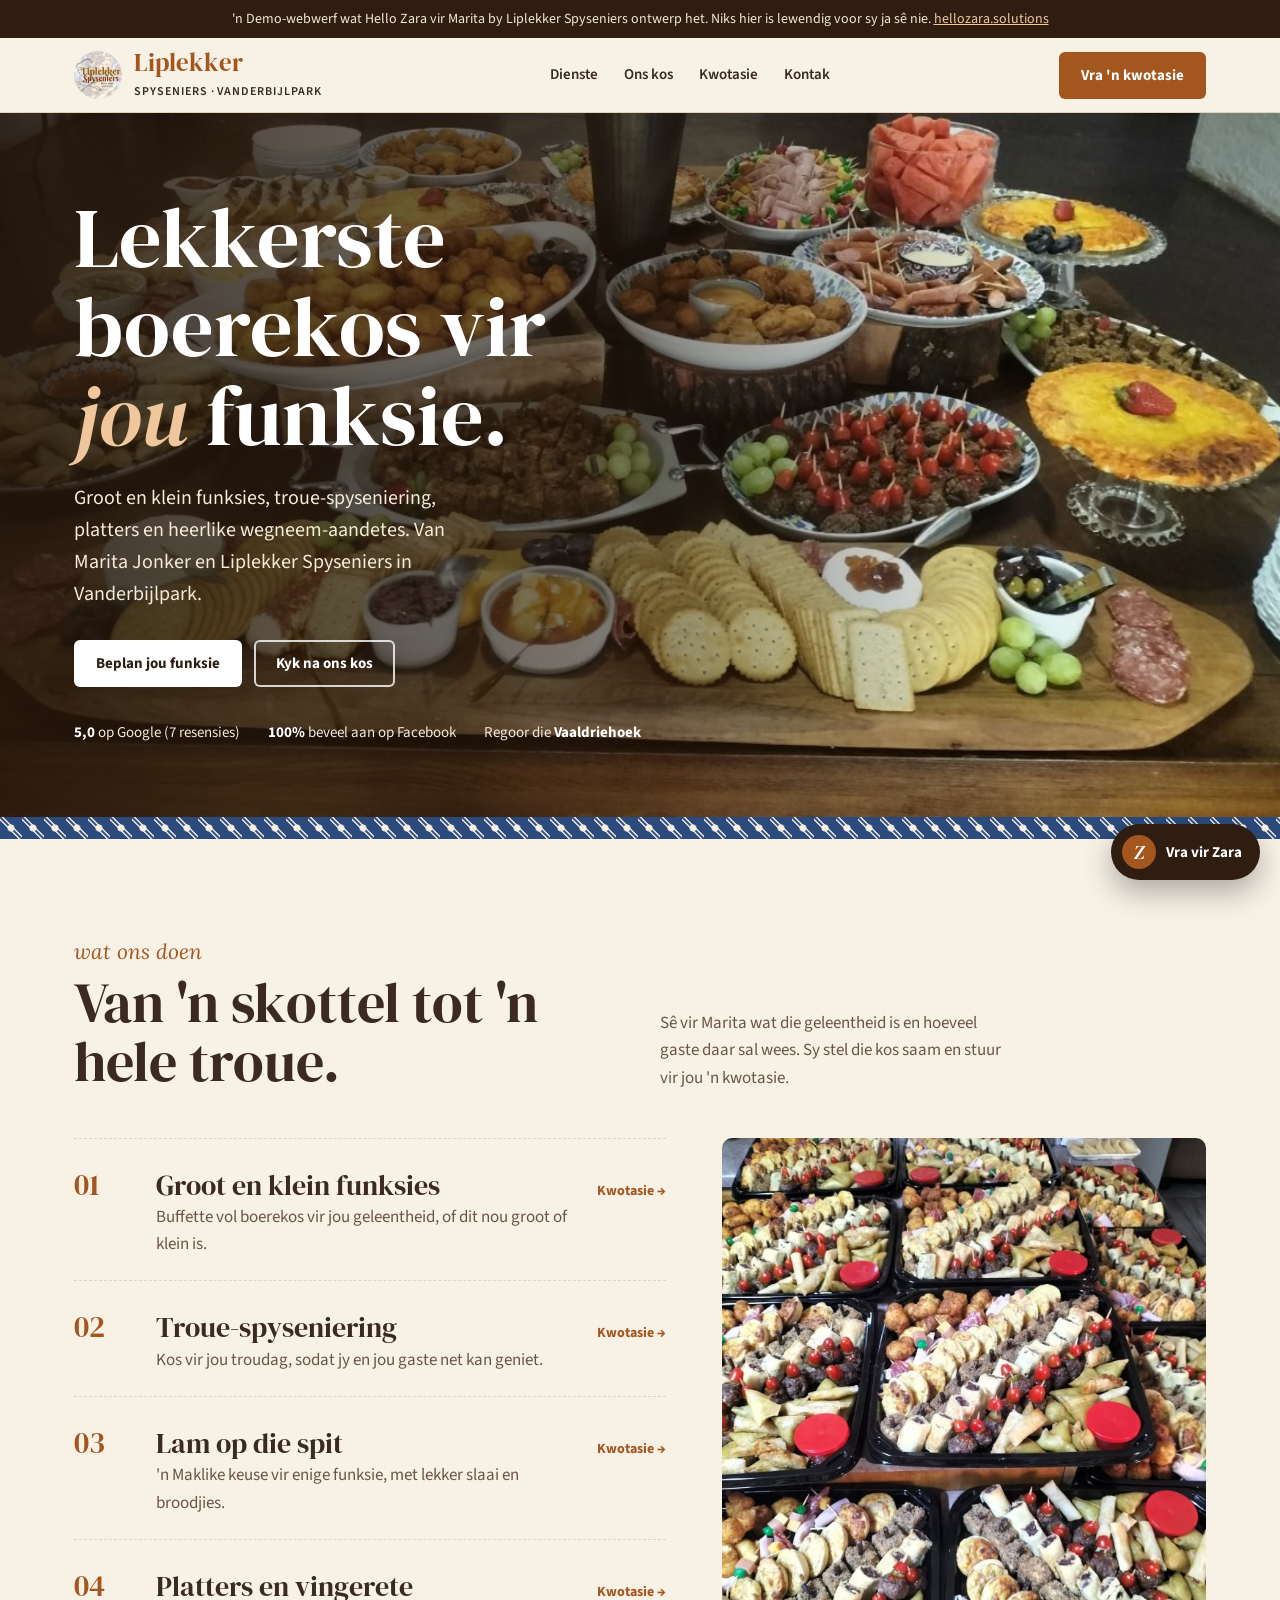
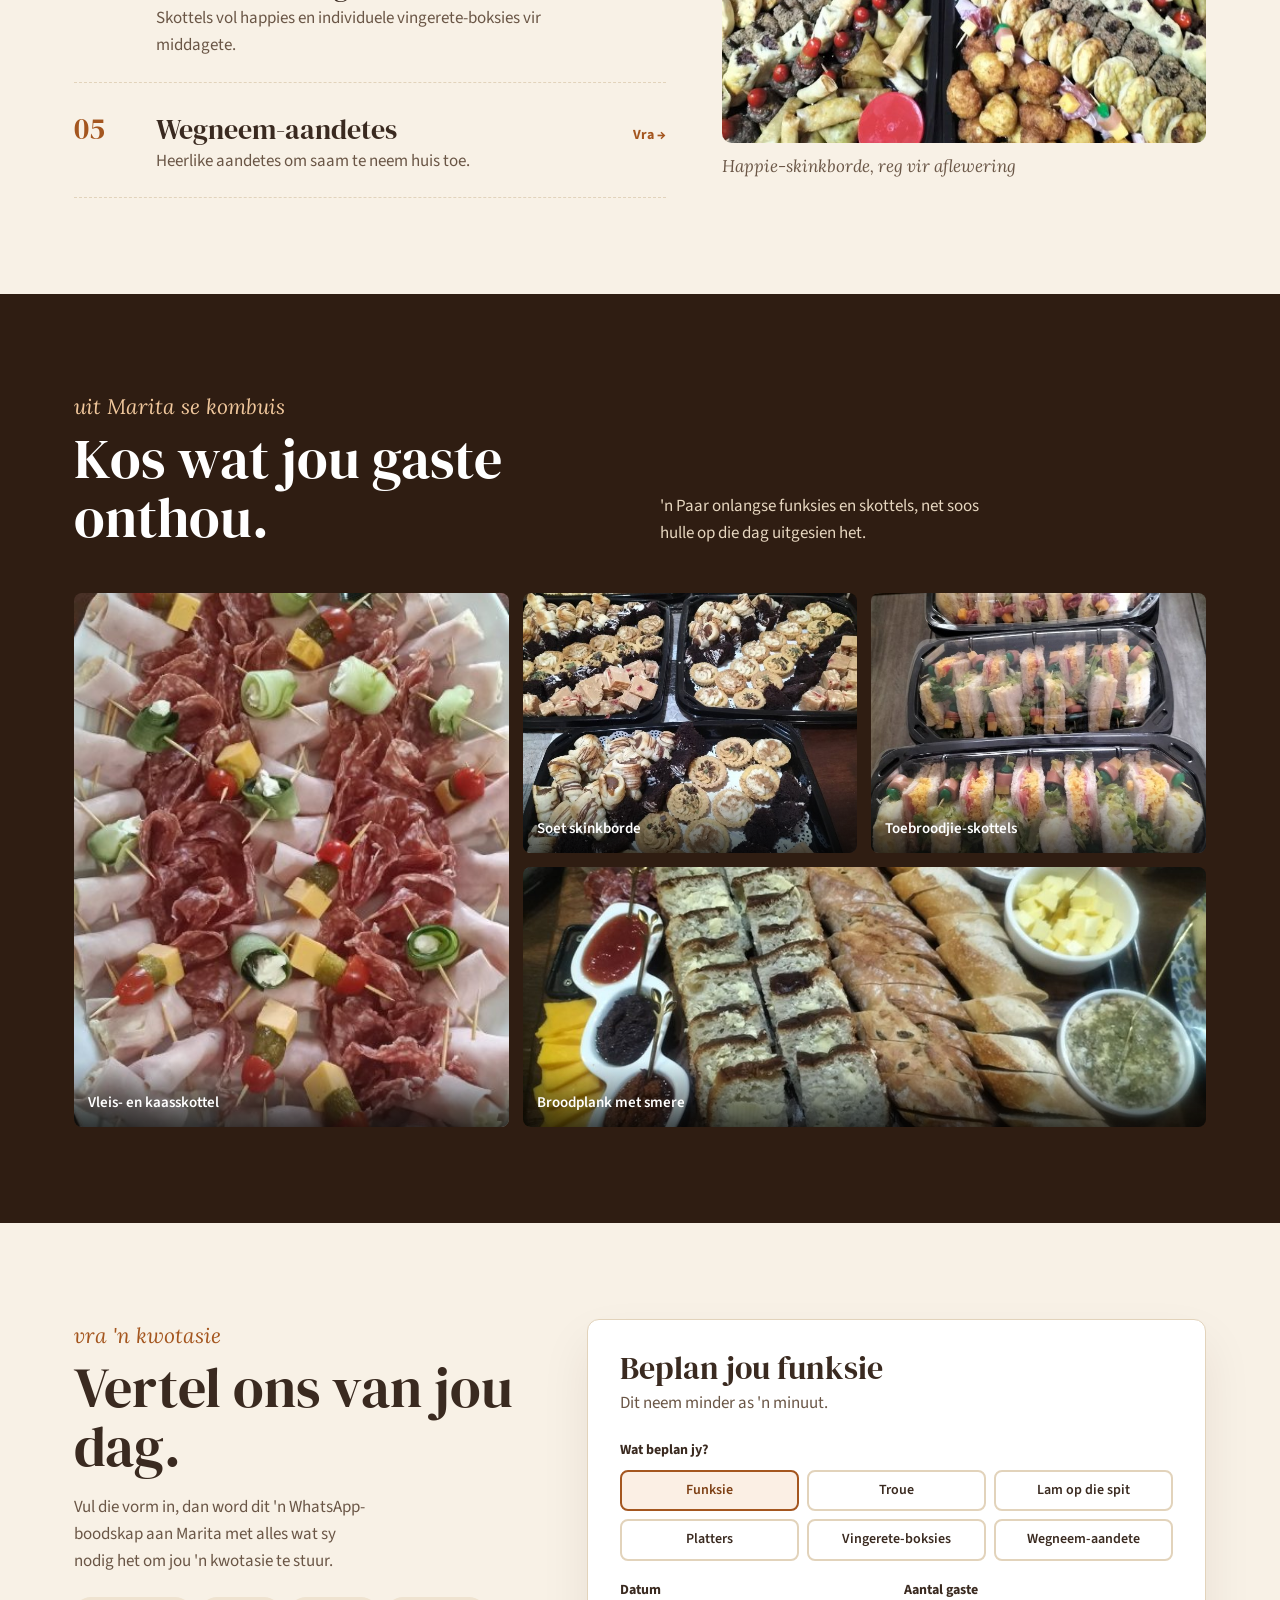
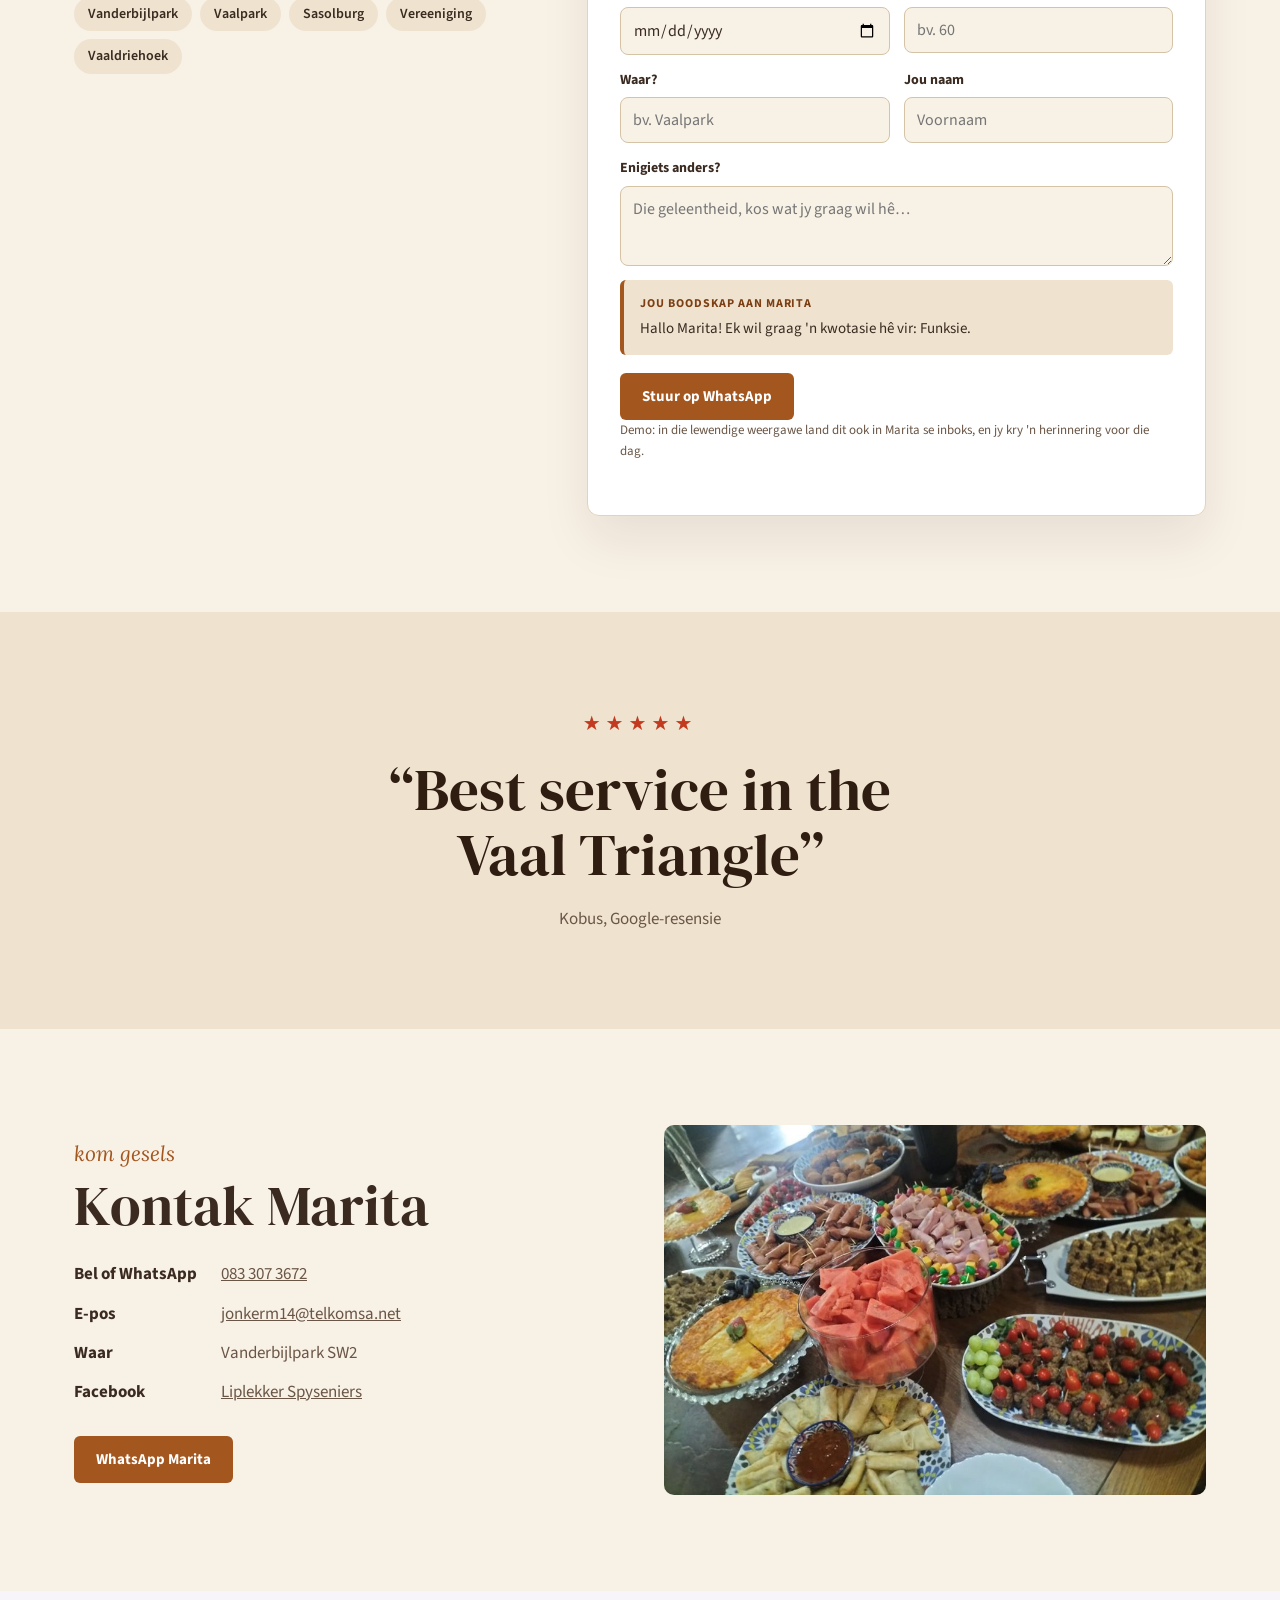
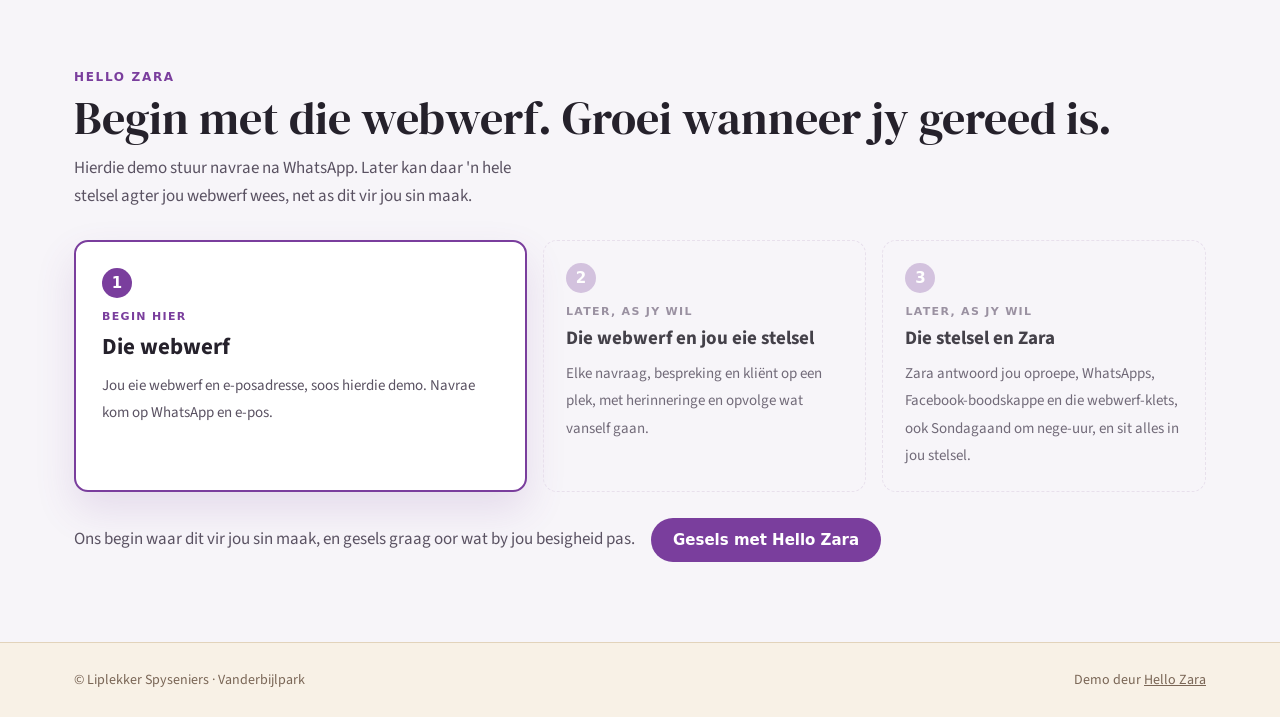
==== commit 85fafc57: "Demos: one clear path (start with the website, grow later) instead of three equal choices Co-Authore" ====
--- a/liplekker/index.html
+++ b/liplekker/index.html
@@ -193,9 +193,15 @@
 .hz-more .hz-tag{font:700 12px/1 system-ui,sans-serif;letter-spacing:.14em;color:#7a3e9d;text-transform:uppercase;margin-bottom:10px}
 .hz-more h2{font-size:clamp(30px,3.6vw,46px);margin:0 0 12px;line-height:1.1}
 .hz-more .hz-p{max-width:60ch;margin:0 0 30px;color:#5a5262}
-.hz-more ol{list-style:none;margin:0;padding:0;display:grid;grid-template-columns:repeat(3,minmax(0,1fr));gap:16px;counter-reset:hz}
+.hz-more ol{list-style:none;margin:0;padding:0;display:grid;grid-template-columns:1.4fr 1fr 1fr;gap:16px;counter-reset:hz;align-items:stretch}
 .hz-more li{counter-increment:hz;background:#fff;border:1px solid #e5dcea;border-radius:14px;padding:22px}
 .hz-more li::before{content:counter(hz);display:inline-grid;place-items:center;width:30px;height:30px;border-radius:50%;background:#7a3e9d;color:#fff;font:700 15px system-ui,sans-serif;margin-bottom:12px}
+.hz-more li em{display:block;font:700 11px system-ui,sans-serif;letter-spacing:.12em;text-transform:uppercase;color:#7a3e9d;font-style:normal;margin-bottom:6px}
+.hz-more li.hz-now{border:2px solid #7a3e9d;box-shadow:0 18px 40px rgba(122,62,157,.14);padding:26px}
+.hz-more li.hz-now b{font-size:23px}
+.hz-more li.hz-later{background:transparent;border-style:dashed;opacity:.85}
+.hz-more li.hz-later::before{background:#cdb9da}
+.hz-more li.hz-later em{color:#8a7f92}
 .hz-more li b{display:block;font-size:19px;margin-bottom:6px}
 .hz-more li span{color:#5a5262;font-size:15px;line-height:1.5}
 .hz-more .hz-f{display:flex;flex-wrap:wrap;align-items:center;gap:16px;margin-top:26px}
@@ -344,10 +350,11 @@
 </section>
 </main>
 
-<section class="hz-more" id="meer" aria-label="Meer as &#x27;n webwerf, as jy wil"><div class="hz-w">
-<div class="hz-tag">Hello Zara</div><h2>Meer as &#x27;n webwerf, as jy wil</h2><p class="hz-p">Hierdie demo stuur navrae na WhatsApp. Agter jou webwerf kan ook &#x27;n hele stelsel wees, as dit vir jou sin maak. Jy kies wat jy nodig het.</p>
-<ol><li><b>Die webwerf</b><span>Jou eie webwerf en e-posadresse, soos hierdie demo. Navrae kom op WhatsApp en e-pos.</span></li><li><b>Die webwerf en jou eie stelsel</b><span>Elke navraag, bespreking en kliënt op een plek, met herinneringe en opvolge wat vanself gaan.</span></li><li><b>Die stelsel en Zara</b><span>Zara antwoord jou oproepe, WhatsApps, Facebook-boodskappe en die webwerf-klets, ook Sondagaand om nege-uur, en sit alles in jou stelsel.</span></li></ol>
-<div class="hz-f"><p>Die koste hang af van wat jy kies. Ons gesels graag oor wat by jou besigheid pas.</p><a class="hz-b" href="https://wa.me/27788617650?text=Hallo%2C%20ek%20het%20die%20demo-webwerf%20vir%20Liplekker%20Spyseniers%20gesien." target="_blank" rel="noopener">Gesels met Hello Zara</a></div>
+
+<section class="hz-more" id="meer" aria-label="Begin met die webwerf. Groei wanneer jy gereed is."><div class="hz-w">
+<div class="hz-tag">Hello Zara</div><h2>Begin met die webwerf. Groei wanneer jy gereed is.</h2><p class="hz-p">Hierdie demo stuur navrae na WhatsApp. Later kan daar &#x27;n hele stelsel agter jou webwerf wees, net as dit vir jou sin maak.</p>
+<ol><li class="hz-now"><em>Begin hier</em><b>Die webwerf</b><span>Jou eie webwerf en e-posadresse, soos hierdie demo. Navrae kom op WhatsApp en e-pos.</span></li><li class="hz-later"><em>Later, as jy wil</em><b>Die webwerf en jou eie stelsel</b><span>Elke navraag, bespreking en kliënt op een plek, met herinneringe en opvolge wat vanself gaan.</span></li><li class="hz-later"><em>Later, as jy wil</em><b>Die stelsel en Zara</b><span>Zara antwoord jou oproepe, WhatsApps, Facebook-boodskappe en die webwerf-klets, ook Sondagaand om nege-uur, en sit alles in jou stelsel.</span></li></ol>
+<div class="hz-f"><p>Ons begin waar dit vir jou sin maak, en gesels graag oor wat by jou besigheid pas.</p><a class="hz-b" href="https://wa.me/27788617650?text=Hallo%2C%20ek%20het%20die%20demo-webwerf%20vir%20Liplekker%20Spyseniers%20gesien." target="_blank" rel="noopener">Gesels met Hello Zara</a></div>
 </div></section>
 <footer><div class="wrap"><span>© Liplekker Spyseniers · Vanderbijlpark</span><span>Demo deur <a href="https://hellozara.solutions">Hello Zara</a></span></div></footer>
 
